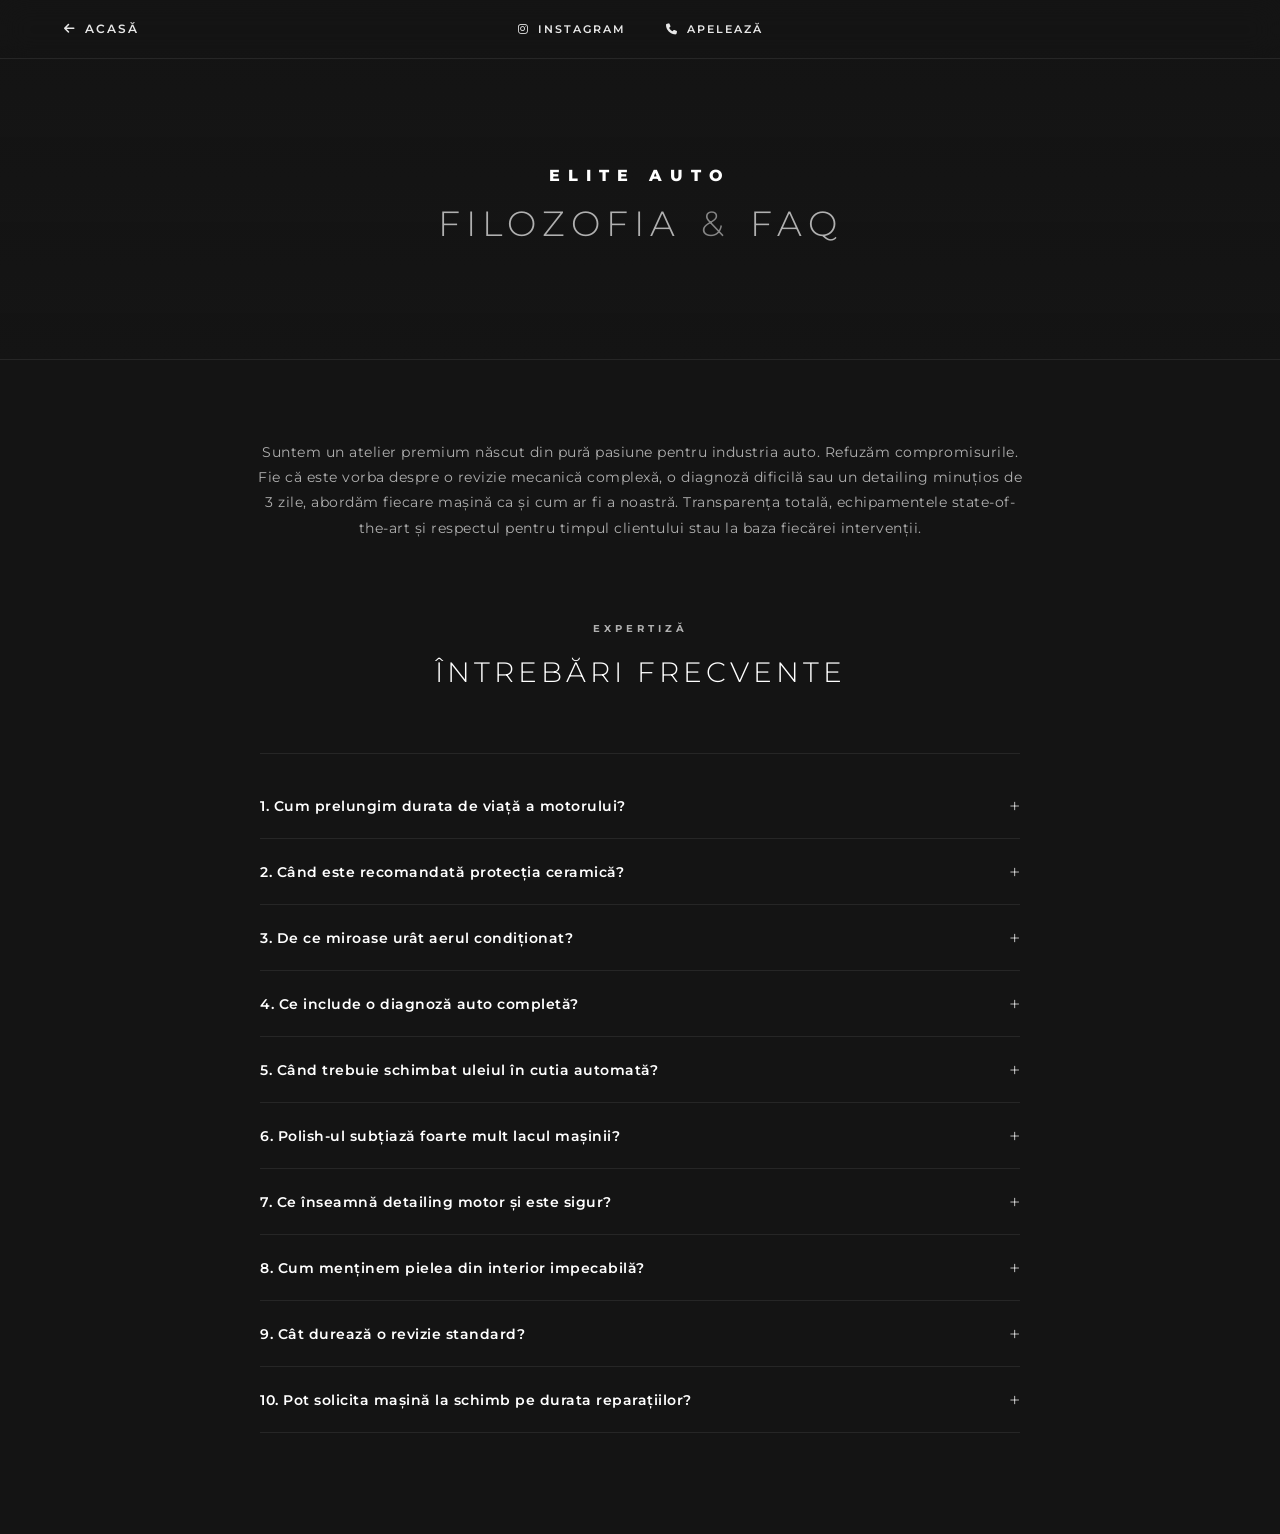
==== despre-noi.html @ 896266ee "Add files via upload" ====
<!DOCTYPE html>
<html lang="ro">
<head>
  <meta charset="UTF-8" />
  <meta name="viewport" content="width=device-width, initial-scale=1.0" />
  <title>Despre Noi & FAQ | Elite Auto</title>
  <link rel="stylesheet" href="style.css" />
  <link href="https://fonts.googleapis.com/css2?family=Montserrat:wght@300;400;500;600;700;800&display=swap" rel="stylesheet" />
  <link rel="stylesheet" href="https://cdnjs.cloudflare.com/ajax/libs/font-awesome/6.5.0/css/all.min.css" />
</head>
<body>

  <nav class="navbar">
    <div class="nav-left">
      <a href="index.html" class="nav-link" style="font-size:12px; letter-spacing:2px;"><i class="fa-solid fa-arrow-left"></i> ACASĂ</a>
    </div>
    <div class="nav-center">
      <span class="nav-link"><i class="fa-brands fa-instagram"></i> INSTAGRAM</span>
      <span class="nav-link"><i class="fa-solid fa-phone"></i> APELEAZĂ</span>
    </div>
    <div class="nav-right">
      </div>
  </nav>

  <div class="side-menu-overlay" id="sideMenuOverlay"></div>
  <div class="side-menu" id="sideMenu">
    <button class="close-menu" id="closeMenuBtn">✕</button>
    <div class="menu-content">
      <h3 class="menu-title">MENIU PRINCIPAL</h3>
      <ul class="main-nav-list">
        <li><div class="nav-item-wrapper"><a href="service-auto.html" class="nav-link-main">SERVICII AUTO</a></div></li>
        <li><div class="nav-item-wrapper"><a href="detailing.html" class="nav-link-main">DETAILING AUTO</a></div></li>
        <li><div class="nav-item-wrapper"><a href="galerie.html" class="nav-link-main">PORTOFOLIU / GALERIE</a></div></li>
        <li><div class="nav-item-wrapper"><a href="despre-noi.html" class="nav-link-main">DESPRE NOI & FAQ</a></div></li>
      </ul>
    </div>
  </div>

  <header class="hero" style="height: 40vh; background: linear-gradient(to bottom, rgba(20,20,20,0.8), var(--bg-deep)), url('https://images.unsplash.com/photo-1611821064430-0d40291d0f0b?auto=format&fit=crop&w=1920&q=80') center/cover;">
    <div class="smoke-overlay"></div>
    <div class="hero-content scroll-appear" style="margin-top: 50px;">
      <div class="hero-brand" style="font-size: 16px;">ELITE AUTO</div>
      <h1 class="hero-title" style="font-size: 35px;">FILOZOFIA <span class="glow-text">&</span> FAQ</h1>
    </div>
  </header>

  <section class="about-section scroll-appear" style="padding: 80px 5%; max-width: 900px; margin: 0 auto; text-align: center;">
    <p style="color: var(--text-dim); line-height: 1.8; font-size: 14px; font-weight: 400; letter-spacing: 0.5px;">
      Suntem un atelier premium născut din pură pasiune pentru industria auto. Refuzăm compromisurile. Fie că este vorba despre o revizie mecanică complexă, o diagnoză dificilă sau un detailing minuțios de 3 zile, abordăm fiecare mașină ca și cum ar fi a noastră. Transparența totală, echipamentele state-of-the-art și respectul pentru timpul clientului stau la baza fiecărei intervenții.
    </p>
  </section>

  <section class="faq-section scroll-appear">
    <div class="menu-header">
      <span class="eyebrow">Expertiză</span>
      <h2 class="section-title">ÎNTREBĂRI FRECVENTE</h2>
    </div>
    
    <div class="faq-accordion">
      <button class="accordion-btn">1. Cum prelungim durata de viață a motorului?</button>
      <div class="accordion-panel"><p>Schimbul de ulei și filtre la intervale corecte (recomandăm max. 10.000 - 15.000 km) și folosirea lubrifianților premium conform specificațiilor producătorului reprezintă secretul longevității oricărui motor.</p></div>

      <button class="accordion-btn">2. Când este recomandată protecția ceramică?</button>
      <div class="accordion-panel"><p>Ideal ar fi ca protecția să se aplice imediat după achiziția mașinii de nouă sau în urma unui polish în 3 pași care corectează imperfecțiunile. Ea blochează razele UV, murdăria și micro-zgârieturile.</p></div>

      <button class="accordion-btn">3. De ce miroase urât aerul condiționat?</button>
      <div class="accordion-panel"><p>Mirosul provine de la bacteriile și mucegaiul formate pe vaporizator. Soluția este o igienizare completă cu Ozon și înlocuirea filtrului de habitaclu (polen).</p></div>

      <button class="accordion-btn">4. Ce include o diagnoză auto completă?</button>
      <div class="accordion-panel"><p>Interogăm cu aparatură de uzină absolut toate calculatoarele mașinii (Motor, Cutie, ABS, Airbag, Confort), citim parametrii în timp real (injectoare, DPF, turbină) și stabilim un plan de reparație precis.</p></div>

      <button class="accordion-btn">5. Când trebuie schimbat uleiul în cutia automată?</button>
      <div class="accordion-panel"><p>Majoritatea producătorilor de cutii (ex: ZF, Aisin) recomandă schimbul de ulei și filtru la fiecare 60.000 km. Un schimb regulat previne uzura ambreiajelor și smuciturile la schimbarea treptelor.</p></div>

      <button class="accordion-btn">6. Polish-ul subțiază foarte mult lacul mașinii?</button>
      <div class="accordion-panel"><p>Un polish executat corect cu pastă abrazivă și bureți dedicați va îndepărta doar câțiva microni din grosimea lacului. Totuși, acest procedeu nu se recomandă a fi făcut mai mult de 2-3 ori pe durata de viață a mașinii.</p></div>

      <button class="accordion-btn">7. Ce înseamnă detailing motor și este sigur?</button>
      <div class="accordion-panel"><p>Este extrem de sigur dacă este executat de profesioniști. Noi nu spălăm cu jet de presiune. Folosim abur uscat, pensule delicate, degresanți non-acizi și suflante cu aer cald pentru a izola conectorii electrici.</p></div>

      <button class="accordion-btn">8. Cum menținem pielea din interior impecabilă?</button>
      <div class="accordion-panel"><p>Pielea are nevoie de curățare profundă a porilor și de hidratare la fiecare 3-6 luni. Altfel, se va usca, își va pierde elasticitatea și va crăpa iremediabil.</p></div>

      <button class="accordion-btn">9. Cât durează o revizie standard?</button>
      <div class="accordion-panel"><p>O revizie care include uleiul și toate cele 4 filtre, însoțită de inspecția vizuală a trenului de rulare și frânelor, durează aproximativ 1.5 - 2 ore.</p></div>

      <button class="accordion-btn">10. Pot solicita mașină la schimb pe durata reparațiilor?</button>
      <div class="accordion-panel"><p>Da. Pentru devizele complexe care necesită imobilizarea mașinii pentru o perioadă mai lungă de timp, punem la dispoziție o mașină la schimb de curtoazie (în limita flotei disponibile).</p></div>
    </div>
  </section>

  <script src="script.js"></script>
</body>
</html>
---- style.css ----
:root {
  --bg-deep: #141414;        
  --card-glass: rgba(255, 255, 255, 0.03);
  --accent-color: #d1d1d1;   
  --text-bright: #ffffff;
  --text-dim: #b0b0b0;
  --border-glass: rgba(255, 255, 255, 0.08);
  --font-main: 'Montserrat', sans-serif;
}

* { margin: 0; padding: 0; box-sizing: border-box; }
html { scroll-behavior: smooth; }
body { background: var(--bg-deep); color: var(--text-bright); font-family: var(--font-main); overflow-x: hidden; line-height: 1.5; }

/* NAVBAR & LINKURI */
.navbar { position: fixed; top: 0; width: 100%; padding: 20px 5%; display: flex; justify-content: space-between; align-items: center; z-index: 1000; background: rgba(20, 20, 20, 0.85); backdrop-filter: blur(15px); border-bottom: 1px solid var(--border-glass); }
.nav-left, .nav-right { flex: 1; }
.nav-right { display: flex; justify-content: flex-end; }
.nav-center { flex: 2; display: flex; justify-content: center; gap: 40px; }
.nav-link { color: var(--text-bright); font-size: 11px; font-weight: 600; letter-spacing: 2px; display: flex; align-items: center; gap: 8px; opacity: 0.9; cursor: pointer; text-decoration: none; transition: 0.3s; }
.nav-link:hover { opacity: 1; color: var(--accent-color); }
.nav-link-disabled { color: var(--text-bright); font-size: 11px; font-weight: 600; letter-spacing: 2px; display: flex; align-items: center; gap: 8px; opacity: 0.5; }
.btn-minimal { background: transparent; border: 1px solid var(--border-glass); color: var(--text-bright); padding: 10px 20px; border-radius: 4px; font-family: var(--font-main); font-weight: 600; font-size: 11px; cursor: pointer; transition: 0.3s; text-transform: uppercase; }
.btn-minimal:hover { background: var(--text-bright); color: #000; }

/* MENIU LATERAL */
.hamburger-btn { background: none; border: none; color: var(--text-bright); font-family: var(--font-main); font-weight: 600; font-size: 12px; letter-spacing: 2px; cursor: pointer; display: flex; align-items: center; gap: 8px; transition: 0.3s; }
.hamburger-btn:hover { color: var(--accent-color); }
.side-menu-overlay { position: fixed; top:0; left:0; width:100%; height:100%; background: rgba(0,0,0,0.8); backdrop-filter: blur(5px); z-index: 1500; display: none; opacity: 0; transition: 0.3s; }
.side-menu { position: fixed; top: 0; left: -100%; width: 100%; max-width: 350px; height: 100vh; background: #0a0a0a; z-index: 2000; padding: 40px 30px; transition: 0.4s cubic-bezier(0.4, 0, 0.2, 1); border-right: 1px solid var(--border-glass); overflow-y: auto; }
.side-menu.active { left: 0; }
.close-menu { background: none; border: none; color: var(--text-dim); font-size: 24px; cursor: pointer; position: absolute; right: 20px; top: 20px; transition: 0.2s; }
.close-menu:hover { color: var(--text-bright); }
.menu-title { font-size: 13px; color: var(--text-dim); letter-spacing: 2px; margin-bottom: 30px; font-weight: 700; text-transform: uppercase; }
.main-nav-list { list-style: none; }
.main-nav-list > li { margin-bottom: 20px; }
.nav-item-wrapper { display: flex; justify-content: space-between; align-items: center; }
.nav-link-main { color: var(--text-bright); text-decoration: none; font-size: 15px; font-weight: 400; flex: 1; transition: 0.2s; letter-spacing: 1px; }
.nav-link-main:hover { color: var(--accent-color); }

/* HERO */
.hero { height: 85vh; display: flex; align-items: center; justify-content: center; position: relative; overflow: hidden; background: linear-gradient(to bottom, rgba(20,20,20,0.6), var(--bg-deep)), url('https://images.unsplash.com/photo-1611821064430-0d40291d0f0b?auto=format&fit=crop&w=1920&q=80') center/cover; padding: 0 20px; border-bottom: 1px solid var(--border-glass); }
.smoke-overlay { position: absolute; width: 200%; height: 200%; top: -50%; left: -50%; background: url('https://www.transparenttextures.com/patterns/stardust.png'); opacity: 0.1; animation: smokeMove 80s linear infinite; pointer-events: none; }
@keyframes smokeMove { from { transform: rotate(0deg); } to { transform: rotate(360deg); } }
.hero-content { position: relative; z-index: 2; text-align: center; max-width: 900px; }
.hero-brand { font-size: clamp(24px, 5vw, 42px); font-weight: 800; letter-spacing: 8px; color: var(--text-bright); margin-bottom: 15px; text-transform: uppercase; }
.hero-title { font-size: clamp(16px, 3vw, 24px); font-weight: 300; line-height: 1.2; letter-spacing: 6px; color: var(--text-dim); }
.glow-text { color: var(--accent-color); font-weight: 300; opacity: 0.6; padding: 0 5px; } 
.hero-subtitle { font-size: clamp(11px, 2vw, 14px); font-weight: 500; letter-spacing: 3px; color: var(--accent-color); margin-top: 25px; margin-bottom: 40px; text-transform: uppercase; }

/* BANDA PARTENERI */
.brands-bar { background: #0a0a0a; padding: 20px 5%; text-align: center; font-size: 10px; font-weight: 600; letter-spacing: 3px; color: var(--text-dim); border-bottom: 1px solid var(--border-glass); }
.brands-bar span { opacity: 0.7; }
.brand-name { color: var(--text-bright); font-weight: 700; margin: 0 10px; }

/* BUTOANE */
.btn-neon { display: inline-block; background: transparent; color: var(--text-bright); border: 1px solid var(--accent-color); padding: 16px 40px; border-radius: 4px; font-family: var(--font-main); font-weight: 700; text-decoration: none; font-size: 13px; letter-spacing: 1px; transition: 0.3s; cursor: pointer; text-transform: uppercase; }
.btn-neon:hover { background: var(--accent-color); color: #000; transform: translateY(-3px); }
.w-100 { width: 100%; text-align: center; }

/* GLOBALS PENTRU SECTIUNI */
.menu-header { text-align: center; margin-bottom: 60px; }
.eyebrow { font-size: 10px; font-weight: 700; letter-spacing: 4px; text-transform: uppercase; margin-bottom: 15px; display: block; color: var(--text-dim); }
.section-title { font-size: 28px; font-weight: 300; letter-spacing: 4px; text-transform: uppercase; }
.section-title strong { font-weight: 800; }

/* SERVICII (Bulele pentru Detailing.html și Service-Auto.html) */
.services-menu { padding: 80px 5% 100px; max-width: 900px; margin: 0 auto; }
.service-block { margin-bottom: 60px; padding-top: 80px; margin-top: -80px; } 
.service-header h3 { font-size: 18px; font-weight: 700; letter-spacing: 2px; text-transform: uppercase; margin-bottom: 25px; color: var(--text-bright); border-left: 3px solid var(--border-glass); padding-left: 15px; }
.variant-row { display: flex; justify-content: space-between; align-items: center; padding: 20px 25px; background: var(--card-glass); border: 1px solid var(--border-glass); border-radius: 10px; margin-bottom: 15px; backdrop-filter: blur(10px); transition: 0.3s; gap: 20px; }
.variant-row:hover { border-color: var(--text-bright); transform: translateX(5px); }
.variant-info { display: flex; flex-direction: column; gap: 5px; flex: 1; }
.service-name { font-weight: 600; font-size: 15px; letter-spacing: 1px; }
.service-desc { font-size: 12px; color: var(--text-dim); margin-bottom: 5px; }
.variant-price { font-size: 16px; font-weight: 600; color: var(--text-bright); }
.variant-price small { font-size: 10px; font-weight: 500; margin-left: 3px; color: var(--text-dim); }

/* FAQ ACCORDION PENTRU DESPRE-NOI.HTML */
.faq-section { max-width: 800px; margin: 0 auto 100px; padding: 0 20px; }
.faq-accordion { border-top: 1px solid var(--border-glass); padding-top: 20px; }
.accordion-btn { background: transparent; color: var(--text-bright); cursor: pointer; padding: 20px 0; width: 100%; text-align: left; border: none; border-bottom: 1px solid var(--border-glass); outline: none; transition: 0.3s; font-size: 14px; font-weight: 600; display: flex; justify-content: space-between; align-items: center; font-family: var(--font-main); letter-spacing: 0.5px; }
.accordion-btn::after { content: '\002B'; font-weight: 300; color: var(--accent-color); font-size: 20px; transition: 0.3s; }
.accordion-btn.active { color: var(--accent-color); border-bottom-color: transparent; }
.accordion-btn.active::after { content: "\2212"; transform: rotate(180deg); }
.accordion-panel { padding: 0; background-color: transparent; max-height: 0; overflow: hidden; transition: max-height 0.3s ease-out; border-bottom: 1px solid transparent; }
.accordion-btn.active + .accordion-panel { border-bottom: 1px solid var(--border-glass); margin-bottom: 10px; }
.accordion-panel p { font-size: 13px; color: var(--text-dim); padding-bottom: 20px; line-height: 1.6; }

/* GALERIE GRID PREVIEW */
.gallery-preview { padding: 100px 5%; background: var(--bg-deep); border-bottom: 1px solid var(--border-glass); }
.gallery-grid { display: grid; grid-template-columns: repeat(auto-fit, minmax(250px, 1fr)); gap: 15px; max-width: 1200px; margin: 0 auto; }
.gallery-grid img { width: 100%; height: 300px; object-fit: cover; border-radius: 4px; filter: grayscale(100%); transition: 0.5s ease; cursor: pointer; }
.gallery-grid img:hover { filter: grayscale(0%); transform: scale(1.02); z-index: 2; position: relative; box-shadow: 0 10px 30px rgba(0,0,0,0.5); }

/* PACHETE AUTO */
.packages-grid { display: grid; grid-template-columns: repeat(auto-fit, minmax(280px, 1fr)); gap: 30px; max-width: 1100px; margin: 0 auto; }
.package-card { background: transparent; border: 1px solid var(--border-glass); border-radius: 2px; padding: 40px 30px; text-align: center; position: relative; transition: 0.4s ease; display: flex; flex-direction: column; }
.package-card:hover { border-color: var(--text-bright); transform: translateY(-5px); background: var(--card-glass); }
.package-card.featured { border: 1px solid var(--text-bright); background: rgba(255, 255, 255, 0.02); }
.package-card h3 { font-size: 14px; font-weight: 700; margin-bottom: 30px; letter-spacing: 2px; }
.package-card ul { list-style: none; margin-bottom: 40px; flex: 1; text-align: left; }
.package-card ul li { font-size: 12px; color: var(--text-dim); margin-bottom: 15px; padding-left: 20px; position: relative; font-weight: 400; letter-spacing: 0.5px;}
.package-card ul li::before { content: "✓"; position: absolute; left: 0; color: var(--accent-color); font-weight: bold; font-family: "Font Awesome 6 Free"; }
.package-price { font-size: 24px; font-weight: 300; color: var(--text-bright); margin-top: auto; }
.package-price small { font-size: 11px; font-weight: 500; color: var(--text-dim); letter-spacing: 1px; }

/* PROCES - CIFRE ALBE SUBTIRI */
.process-section { padding: 100px 5%; max-width: 1200px; margin: 0 auto; border-bottom: 1px solid var(--border-glass); }
.process-grid { display: grid; grid-template-columns: repeat(auto-fit, minmax(220px, 1fr)); gap: 30px; }
.process-step { padding: 40px 25px; border: 1px solid var(--border-glass); text-align: center; display: flex; flex-direction: column; align-items: center; transition: 0.3s; }
.process-step:hover { border-color: var(--text-dim); background: var(--card-glass); }
.step-num { font-size: 40px; font-weight: 300; color: #ffffff; opacity: 1; margin-bottom: 15px; line-height: 1; }
.process-step h4 { font-size: 13px; font-weight: 700; margin-bottom: 10px; letter-spacing: 2px; }
.process-step p { font-size: 12px; color: var(--text-dim); line-height: 1.6; }

/* VIP CARDS */
.vip-grid { display: flex; justify-content: center; gap: 30px; flex-wrap: wrap; }
.vip-card { background: transparent; border: 1px solid var(--border-glass); padding: 50px 30px; border-radius: 2px; text-align: center; width: 300px; position: relative; transition: 0.3s; }
.vip-card:hover { border-color: var(--text-bright); background: var(--card-glass); }
.vip-card.featured { border-color: var(--text-bright); background: rgba(255,255,255,0.02); }
.vip-card h3 { font-size: 18px; font-weight: 700; margin-bottom: 20px; letter-spacing: 2px; }
.vip-card p { font-size: 12px; font-weight: 400; color: var(--text-dim); margin-bottom: 10px; }
.vip-price { margin-top: 30px; font-size: 24px; font-weight: 300; color: var(--text-bright); }
.vip-price small { font-size: 11px; color: var(--text-dim); }
.badge { position: absolute; top: -12px; left: 50%; transform: translateX(-50%); background: var(--text-bright); color: #000; padding: 6px 15px; font-size: 9px; font-weight: 700; border-radius: 2px; letter-spacing: 1px; }

/* TESTIMONIALE MINIMALISTE */
.testimonials-section { padding: 100px 5%; background: #0a0a0a; border-bottom: 1px solid var(--border-glass); }
.testimonials-grid { display: grid; grid-template-columns: 1fr 1fr; gap: 40px; max-width: 900px; margin: 0 auto; }
.testimonial-card { border-left: 2px solid var(--accent-color); padding-left: 20px; transition: 0.3s; }
.testimonial-card:hover { border-color: var(--text-bright); }
.testimonial-card p { font-size: 14px; font-weight: 300; color: var(--text-dim); font-style: italic; line-height: 1.8; margin-bottom: 15px; }
.testimonial-card span { font-size: 11px; font-weight: 600; color: var(--text-bright); letter-spacing: 2px; text-transform: uppercase; }

/* CONTACT */
.contact-section { background: var(--bg-deep); padding: 100px 5%; border-top: 1px solid var(--border-glass); }
.contact-container { max-width: 800px; margin: 0 auto; text-align: center; }
.contact-detail { margin-bottom: 30px; }
.contact-detail strong { color: var(--text-dim); font-size: 13px; font-weight: 700; letter-spacing: 2px; display: block; margin-bottom: 10px; }
.contact-detail p { font-size: 14px; font-weight: 500; color: var(--text-bright); opacity: 0.9; margin-bottom: 5px; }

/* MODAL FORMULAR PROGRAMARE */
.modal-overlay { position: fixed; top: 0; left: 0; width: 100%; height: 100%; background: rgba(0,0,0,0.9); backdrop-filter: blur(5px); z-index: 3000; display: none; opacity: 0; transition: 0.3s; align-items: center; justify-content: center; padding: 20px; }
.booking-modal { background: #0a0a0a; border: 1px solid var(--border-glass); width: 100%; max-width: 600px; padding: 40px; position: relative; max-height: 90vh; overflow-y: auto; }
.booking-modal h2 { font-size: 18px; font-weight: 300; text-align: center; margin-bottom: 30px; letter-spacing: 3px; color: var(--text-bright); }
.close-modal { position: absolute; top: 15px; right: 20px; background: none; border: none; color: var(--text-dim); font-size: 20px; cursor: pointer; transition: 0.2s; }
.close-modal:hover { color: var(--text-bright); }
.form-grid { display: grid; grid-template-columns: 1fr 1fr; gap: 15px; margin-bottom: 20px; }
.form-grid input, .form-grid select { width: 100%; padding: 12px 15px; background: transparent; border: 1px solid var(--border-glass); color: white; font-family: var(--font-main); font-size: 12px; }
.form-grid input:focus, .form-grid select:focus { outline: none; border-color: var(--accent-color); }
.form-row { margin-bottom: 20px; }
.form-row label { font-size: 12px; color: var(--text-dim); font-weight: 600; }
.form-row input[type="date"]::-webkit-calendar-picker-indicator { filter: invert(1); }

/* ANIMATII & MEDIA QUERIES ORIGINALE */
.scroll-appear { opacity: 0; transform: translateY(20px); transition: 0.8s ease; }
.scroll-appear.visible { opacity: 1; transform: translateY(0); }

/* =========================================================
   ADĂUGIRILE PENTRU TELEFON (FĂRĂ SĂ STRICE DESKTOP-UL) 
   ========================================================= */
@media (max-width: 900px) {
  .testimonials-grid { grid-template-columns: 1fr; }
  .gallery-grid { grid-template-columns: 1fr 1fr; }
}

@media (max-width: 768px) {
  .navbar { padding: 15px; }
  .nav-center { display: none; } /* Ascunde meniul central ca sa nu se incalece pe ecran mic */
  
  .hero-title { font-size: 28px; }
  .package-card { padding: 30px 20px; }
  
  /* Bulele (variantele de pret) stau in coloana pe mobil */
  .variant-row { 
    flex-direction: column; 
    text-align: center; 
    padding: 20px; 
    gap: 15px; 
  }
  .variant-price { 
    margin-left: 0; 
    font-size: 20px; 
  }

  /* Galeria: O singura coloana pe telefon */
  .gallery-grid { grid-template-columns: 1fr; }
  .gallery-grid img { height: 300px; }
  
  /* Meniul lateral limitat pe mobil */
  .side-menu { width: 100%; max-width: 320px; }
}
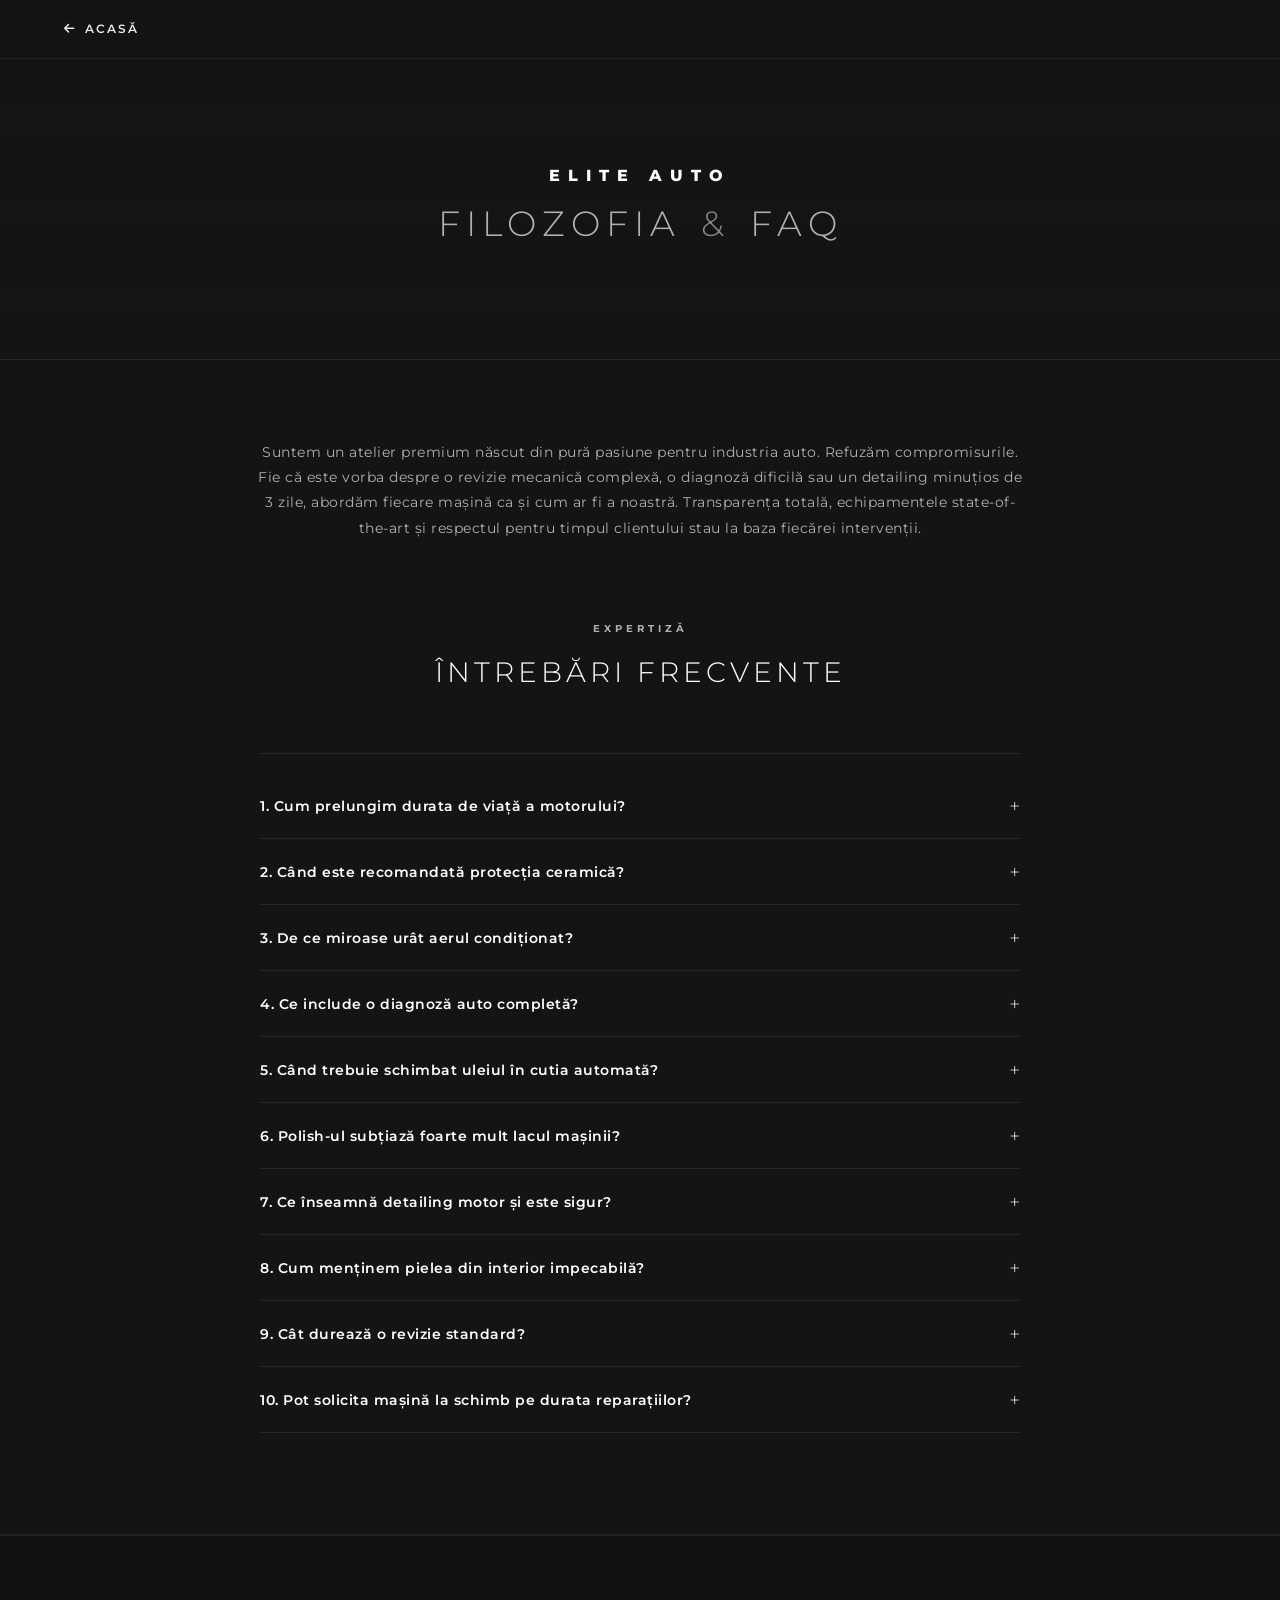
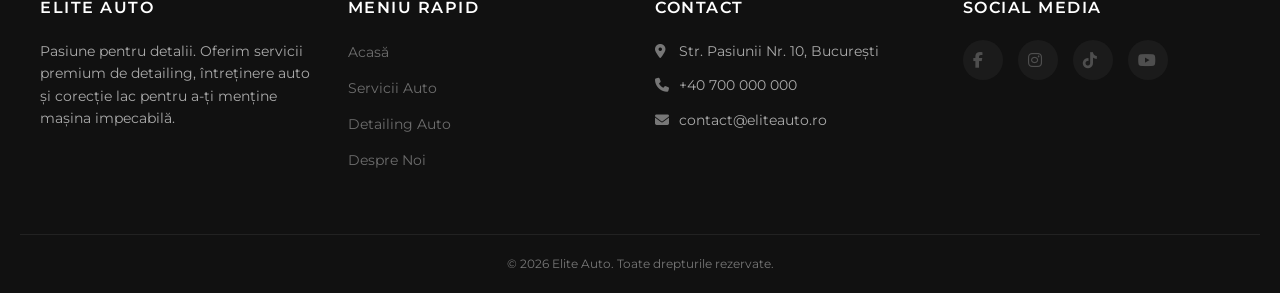
==== commit 9c480061: "commit" ====
--- a/despre-noi.html
+++ b/despre-noi.html
@@ -15,8 +15,6 @@
       <a href="index.html" class="nav-link" style="font-size:12px; letter-spacing:2px;"><i class="fa-solid fa-arrow-left"></i> ACASĂ</a>
     </div>
     <div class="nav-center">
-      <span class="nav-link"><i class="fa-brands fa-instagram"></i> INSTAGRAM</span>
-      <span class="nav-link"><i class="fa-solid fa-phone"></i> APELEAZĂ</span>
     </div>
     <div class="nav-right">
       </div>
@@ -36,7 +34,7 @@
     </div>
   </div>
 
-  <header class="hero" style="height: 40vh; background: linear-gradient(to bottom, rgba(20,20,20,0.8), var(--bg-deep)), url('https://images.unsplash.com/photo-1611821064430-0d40291d0f0b?auto=format&fit=crop&w=1920&q=80') center/cover;">
+  <header class="hero" style="height: 40vh; background: linear-gradient(to bottom, rgba(20,20,20,0.8), var(--bg-deep));">
     <div class="smoke-overlay"></div>
     <div class="hero-content scroll-appear" style="margin-top: 50px;">
       <div class="hero-brand" style="font-size: 16px;">ELITE AUTO</div>
@@ -90,5 +88,46 @@
   </section>
 
   <script src="script.js"></script>
+  <footer class="site-footer">
+  <div class="footer-container">
+    
+    <div class="footer-column">
+      <h4>ELITE AUTO</h4>
+      <p>Pasiune pentru detalii. Oferim servicii premium de detailing, întreținere auto și corecție lac pentru a-ți menține mașina impecabilă.</p>
+    </div>
+
+    <div class="footer-column">
+      <h4>MENIU RAPID</h4>
+      <ul class="footer-links">
+        <li><a href="#" class="disabled-link">Acasă</a></li>
+        <li><a href="#" class="disabled-link">Servicii Auto</a></li>
+        <li><a href="#" class="disabled-link">Detailing Auto</a></li>
+        <li><a href="#" class="disabled-link">Despre Noi</a></li>
+      </ul>
+    </div>
+
+    <div class="footer-column">
+      <h4>CONTACT</h4>
+      <p><i class="fa-solid fa-location-dot"></i> Str. Pasiunii Nr. 10, București</p>
+      <p><i class="fa-solid fa-phone"></i> +40 700 000 000</p>
+      <p><i class="fa-solid fa-envelope"></i> contact@eliteauto.ro</p>
+    </div>
+
+    <div class="footer-column">
+      <h4>SOCIAL MEDIA</h4>
+      <div class="social-icons">
+        <a href="#" class="disabled-link"><i class="fa-brands fa-facebook-f"></i></a>
+        <a href="#" class="disabled-link"><i class="fa-brands fa-instagram"></i></a>
+        <a href="#" class="disabled-link"><i class="fa-brands fa-tiktok"></i></a>
+        <a href="#" class="disabled-link"><i class="fa-brands fa-youtube"></i></a>
+      </div>
+    </div>
+
+  </div>
+
+  <div class="footer-bottom">
+    <p>&copy; 2026 Elite Auto. Toate drepturile rezervate.</p>
+  </div>
+</footer>
 </body>
 </html>
--- a/style.css
+++ b/style.css
@@ -105,7 +105,7 @@
 .package-price { font-size: 24px; font-weight: 300; color: var(--text-bright); margin-top: auto; }
 .package-price small { font-size: 11px; font-weight: 500; color: var(--text-dim); letter-spacing: 1px; }
 
-/* PROCES - CIFRE ALBE SUBTIRI */
+/* PROCES - CIFRE ALBE SUBTIRI (Original) */
 .process-section { padding: 100px 5%; max-width: 1200px; margin: 0 auto; border-bottom: 1px solid var(--border-glass); }
 .process-grid { display: grid; grid-template-columns: repeat(auto-fit, minmax(220px, 1fr)); gap: 30px; }
 .process-step { padding: 40px 25px; border: 1px solid var(--border-glass); text-align: center; display: flex; flex-direction: column; align-items: center; transition: 0.3s; }
@@ -158,11 +158,51 @@
 .scroll-appear.visible { opacity: 1; transform: translateY(0); }
 
 /* =========================================================
+   SECȚIUNILE NOI ADĂUGATE (HARTA, POLISH, TIMELINE)
+   ========================================================= */
+
+/* HARTA SERVICIILOR */
+.anatomy-container { display: grid; grid-template-columns: repeat(auto-fit, minmax(250px, 1fr)); gap: 30px; max-width: 1100px; margin: 0 auto; }
+.anatomy-point { background: var(--card-glass); border: 1px solid var(--border-glass); padding: 30px; display: flex; gap: 20px; align-items: flex-start; transition: 0.3s; }
+.anatomy-point:hover { border-color: var(--text-bright); transform: translateY(-5px); }
+.anatomy-point i { font-size: 24px; color: var(--accent-color); margin-top: 5px; }
+.anatomy-point h4 { font-size: 14px; font-weight: 700; margin-bottom: 10px; letter-spacing: 1px; }
+.anatomy-point p { font-size: 12px; color: var(--text-dim); line-height: 1.6; }
+
+/* NIVELURI DE POLISH */
+.levels-grid { display: grid; grid-template-columns: repeat(auto-fit, minmax(280px, 1fr)); gap: 30px; max-width: 1100px; margin: 0 auto; }
+.level-card { border: 1px solid var(--border-glass); padding: 40px 30px; transition: 0.3s; background: transparent; position: relative; display: flex; flex-direction: column; }
+.level-card:hover { border-color: var(--text-dim); background: var(--card-glass); }
+.level-card.highlighted { border-color: var(--text-bright); background: rgba(255, 255, 255, 0.02); }
+.level-header { font-size: 10px; font-weight: 700; color: var(--accent-color); letter-spacing: 3px; margin-bottom: 15px; display: inline-block; }
+.level-card h4 { font-size: 16px; font-weight: 700; margin-bottom: 15px; letter-spacing: 1px; }
+.level-card p { font-size: 12px; color: var(--text-dim); line-height: 1.6; margin-bottom: 30px; }
+.intensity-bar { width: 100%; height: 4px; background: rgba(255,255,255,0.1); border-radius: 2px; overflow: hidden; margin-top: auto; }
+.intensity-bar .fill { height: 100%; background: var(--text-bright); transition: width 1s ease-in-out; }
+.level-card.highlighted .intensity-bar .fill { background: var(--accent-color); }
+
+/* TIMELINE PROIECT (Flux de lucru) */
+.workflow-timeline { padding: 100px 5%; max-width: 1200px; margin: 0 auto; border-bottom: 1px solid var(--border-glass); }
+.timeline-container { display: grid; grid-template-columns: repeat(auto-fit, minmax(220px, 1fr)); gap: 30px; }
+.timeline-step { display: flex; flex-direction: column; align-items: center; text-align: center; padding: 30px 20px; position: relative; }
+.t-icon { width: 60px; height: 60px; border: 1px solid var(--border-glass); border-radius: 50%; display: flex; justify-content: center; align-items: center; font-size: 20px; color: var(--text-bright); margin-bottom: 20px; transition: 0.3s; background: var(--bg-deep); z-index: 2; }
+.timeline-step:hover .t-icon { border-color: var(--accent-color); color: var(--bg-deep); background: var(--accent-color); transform: scale(1.1); }
+.t-content h4 { font-size: 13px; font-weight: 700; margin-bottom: 15px; letter-spacing: 1px; text-transform: uppercase;}
+.t-content p { font-size: 12px; color: var(--text-dim); line-height: 1.6; }
+
+@media (min-width: 900px) {
+  .timeline-container { position: relative; }
+  .timeline-container::before { content: ''; position: absolute; top: 60px; left: 10%; right: 10%; height: 1px; background: var(--border-glass); z-index: 1; }
+}
+
+/* =========================================================
    ADĂUGIRILE PENTRU TELEFON (FĂRĂ SĂ STRICE DESKTOP-UL) 
    ========================================================= */
 @media (max-width: 900px) {
   .testimonials-grid { grid-template-columns: 1fr; }
   .gallery-grid { grid-template-columns: 1fr 1fr; }
+  /* Ascunde bara decorativa la timeline pe ecrane mici */
+  .timeline-container::before { display: none; }
 }
 
 @media (max-width: 768px) {
@@ -190,4 +230,124 @@
   
   /* Meniul lateral limitat pe mobil */
   .side-menu { width: 100%; max-width: 320px; }
+}
+/* --- REGULA PENTRU BUTOANE INACTIVE --- */
+.disabled-link {
+  pointer-events: none; /* Anulează click-ul pe link/buton */
+  cursor: default;      /* Nu arată cursorul tip mânuță */
+  opacity: 0.6;         /* Le face să pară vizual dezactivate */
+  text-decoration: none;
+}
+
+/* --- STILURI BUTOANE HERO --- */
+.hero-buttons a {
+  padding: 12px 30px;
+  font-family: 'Montserrat', sans-serif;
+  font-size: 14px;
+  font-weight: 600;
+  border-radius: 4px;
+  text-transform: uppercase;
+  letter-spacing: 1px;
+}
+
+.btn-primary {
+  background-color: #555;
+  color: #fff;
+  border: 1px solid #555;
+}
+
+.btn-secondary {
+  background-color: transparent;
+  color: #fff;
+  border: 1px solid #777;
+}
+
+/* --- STILURI FOOTER --- */
+.site-footer {
+  background-color: #111;
+  color: #f1f1f1;
+  padding: 60px 20px 20px;
+  font-family: 'Montserrat', sans-serif;
+  border-top: 2px solid #222;
+}
+
+.footer-container {
+  display: flex;
+  flex-wrap: wrap;
+  justify-content: space-between;
+  max-width: 1200px;
+  margin: 0 auto;
+  gap: 30px;
+}
+
+.footer-column {
+  flex: 1;
+  min-width: 220px;
+}
+
+.footer-column h4 {
+  font-size: 16px;
+  margin-bottom: 20px;
+  color: #fff;
+  letter-spacing: 1.5px;
+  font-weight: 600;
+}
+
+.footer-column p {
+  font-size: 14px;
+  line-height: 1.6;
+  color: #aaa;
+  margin-bottom: 12px;
+}
+
+.footer-column i {
+  width: 20px;
+  color: #777;
+}
+
+.footer-links {
+  list-style: none;
+  padding: 0;
+  margin: 0;
+}
+
+.footer-links li {
+  margin-bottom: 12px;
+}
+
+.footer-links a {
+  color: #aaa;
+  font-size: 14px;
+}
+
+.social-icons {
+  display: flex;
+  gap: 15px;
+}
+
+.social-icons a {
+  display: inline-flex;
+  align-items: center;
+  justify-content: center;
+  width: 40px;
+  height: 40px;
+  background-color: #222;
+  border-radius: 50%;
+  color: #aaa;
+}
+
+.footer-bottom {
+  text-align: center;
+  margin-top: 50px;
+  padding-top: 20px;
+  border-top: 1px solid #222;
+  font-size: 12px;
+  color: #777;
+}
+
+/* Responsivitate pentru ecrane mici */
+@media (max-width: 768px) {
+  .footer-container {
+    flex-direction: column;
+  }
 }
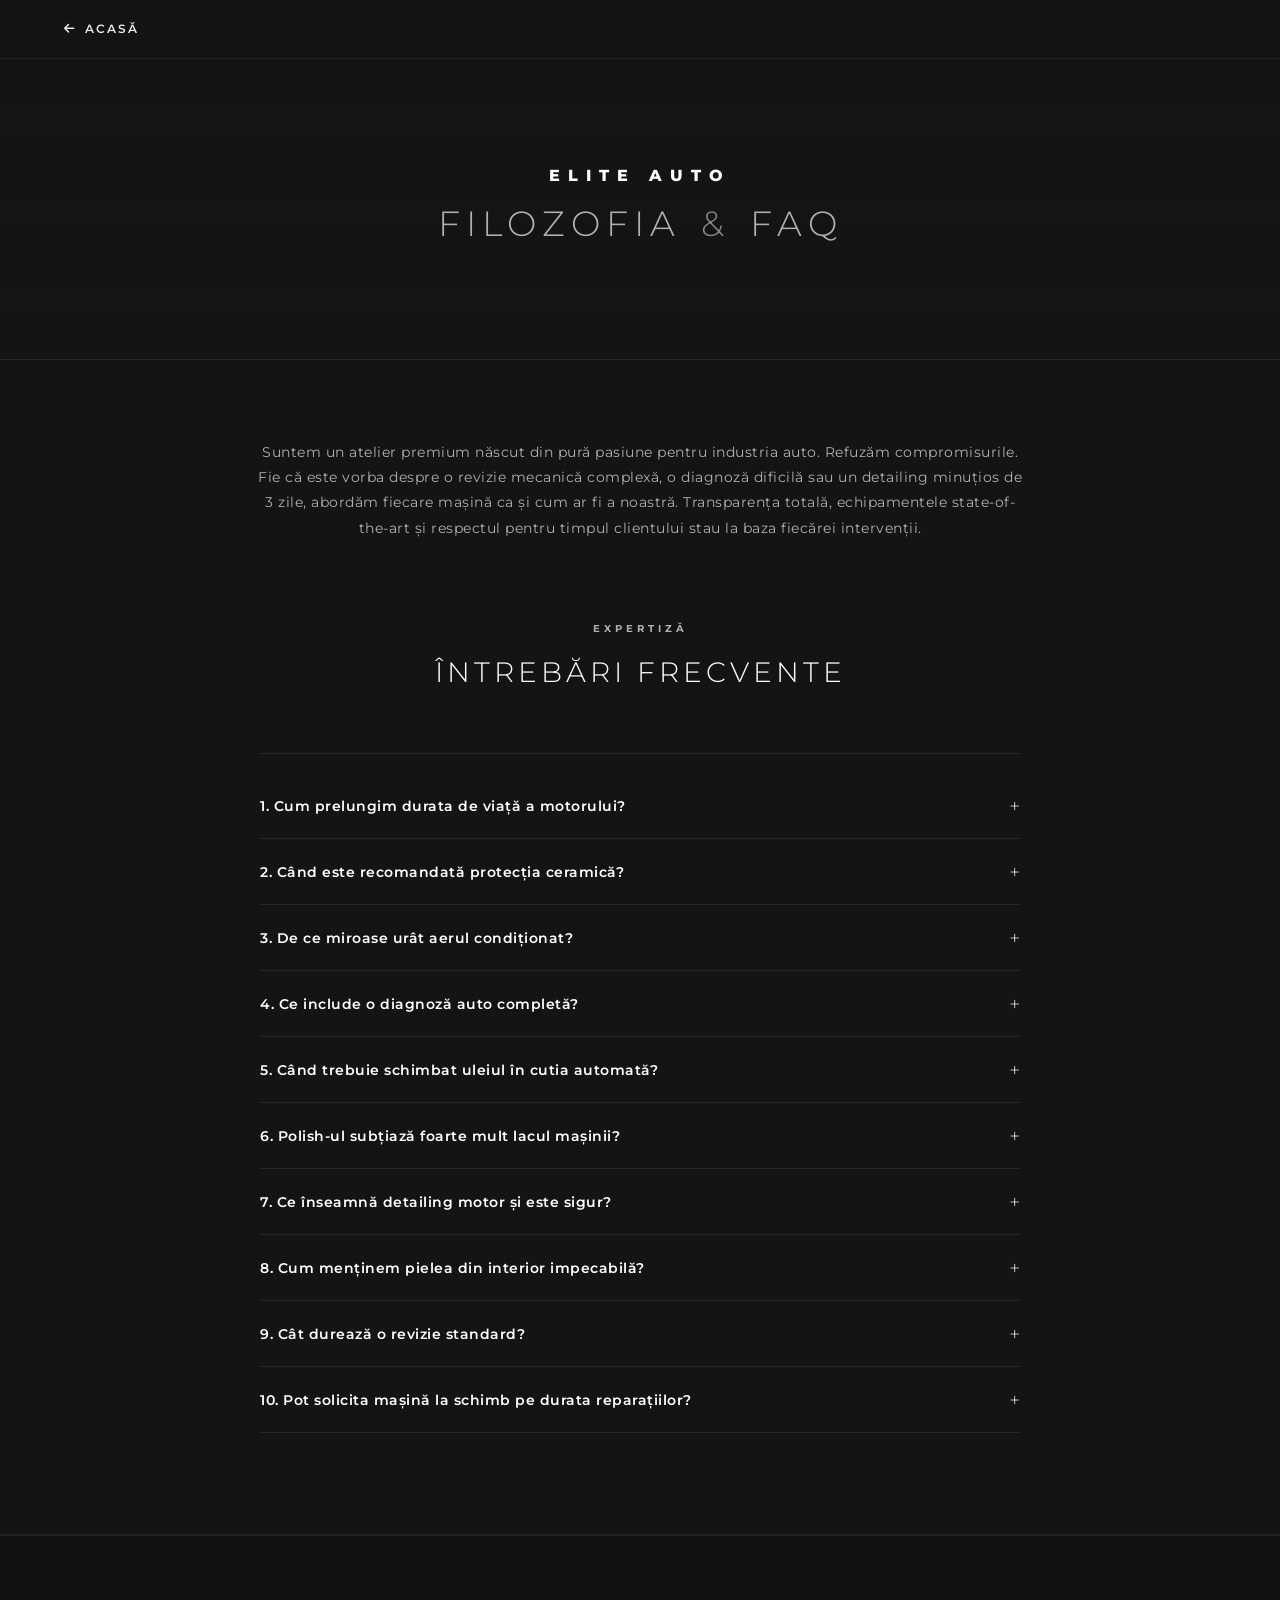
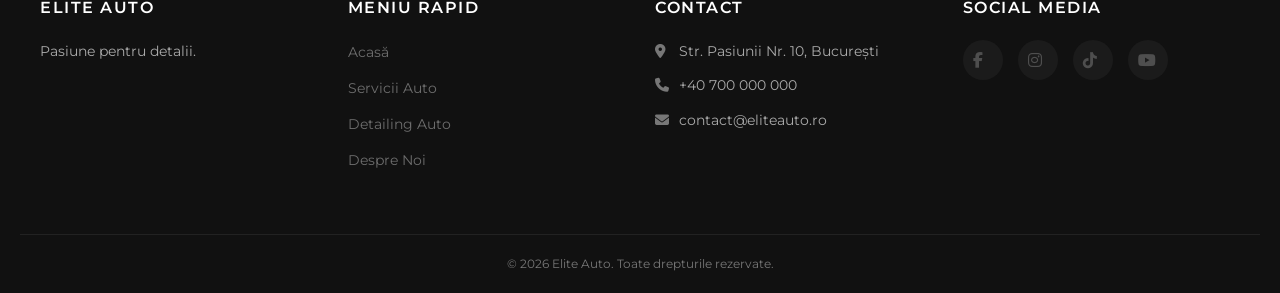
==== commit 1db9b044: "summary" ====
--- a/despre-noi.html
+++ b/despre-noi.html
@@ -93,7 +93,7 @@
     
     <div class="footer-column">
       <h4>ELITE AUTO</h4>
-      <p>Pasiune pentru detalii. Oferim servicii premium de detailing, întreținere auto și corecție lac pentru a-ți menține mașina impecabilă.</p>
+      <p>Pasiune pentru detalii. 
     </div>
 
     <div class="footer-column">
